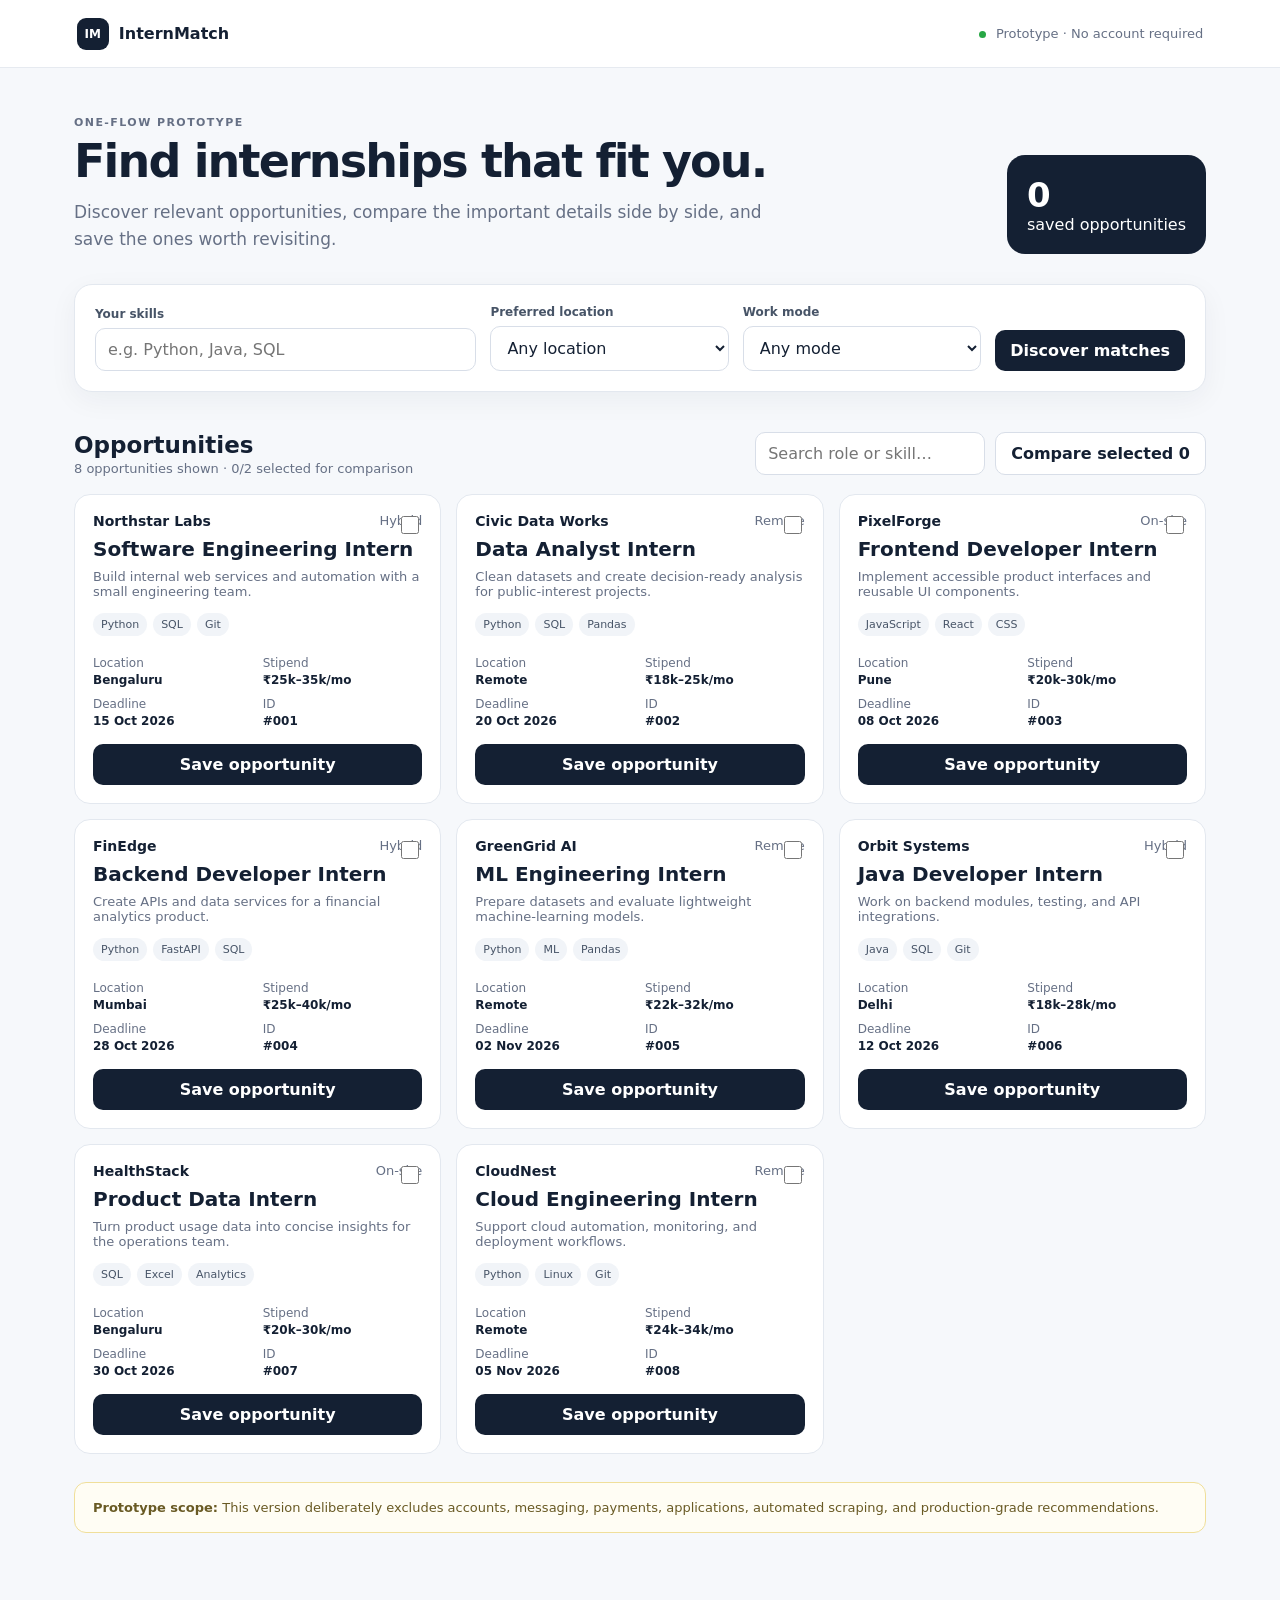
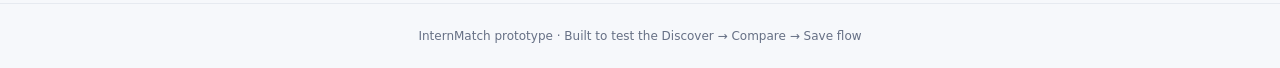
==== index.html @ f3bac12d "Move prototype files to root for Vercel" ====
<!doctype html>
<html lang="en">
<head>
  <meta charset="utf-8">
  <meta name="viewport" content="width=device-width, initial-scale=1">
  <title>InternMatch — Discover, Compare, Save</title>
  <link rel="stylesheet" href="styles.css">
</head>
<body>
  <header class="topbar">
    <div class="brand"><span class="brand-mark">IM</span><span>InternMatch</span></div>
    <div class="status"><span class="dot"></span> Prototype · No account required</div>
  </header>

  <main class="shell">
    <section class="hero">
      <div>
        <p class="eyebrow">ONE-FLOW PROTOTYPE</p>
        <h1>Find internships that fit you.</h1>
        <p class="sub">Discover relevant opportunities, compare the important details side by side, and save the ones worth revisiting.</p>
      </div>
      <div class="hero-card">
        <div class="hero-number" id="savedCount">0</div>
        <div>saved opportunities</div>
      </div>
    </section>

    <section class="profile-panel">
      <div>
        <label for="skills">Your skills</label>
        <input id="skills" placeholder="e.g. Python, Java, SQL" maxlength="160">
      </div>
      <div>
        <label for="location">Preferred location</label>
        <select id="location">
          <option value="">Any location</option>
          <option>Remote</option>
          <option>Delhi</option>
          <option>Bengaluru</option>
          <option>Mumbai</option>
          <option>Pune</option>
        </select>
      </div>
      <div>
        <label for="mode">Work mode</label>
        <select id="mode">
          <option value="">Any mode</option>
          <option>Remote</option>
          <option>Hybrid</option>
          <option>On-site</option>
        </select>
      </div>
      <button id="discoverBtn" class="primary">Discover matches</button>
    </section>

    <section class="toolbar">
      <div>
        <h2>Opportunities</h2>
        <p id="resultMeta">Showing all prototype opportunities</p>
      </div>
      <div class="toolbar-actions">
        <input id="search" class="search" placeholder="Search role or skill…" maxlength="80">
        <button id="compareBtn" class="secondary">Compare selected <span id="compareCount">0</span></button>
      </div>
    </section>

    <div id="emptyState" class="empty hidden">
      <h3>No matching opportunities</h3>
      <p>Try removing a filter or using a broader skill.</p>
    </div>
    <section id="cards" class="grid" aria-live="polite"></section>

    <section id="comparePanel" class="compare-panel hidden">
      <div class="compare-head">
        <div>
          <p class="eyebrow">COMPARE</p>
          <h2>Side-by-side decision view</h2>
        </div>
        <button id="closeCompare" class="icon-btn" aria-label="Close comparison">×</button>
      </div>
      <div id="compareTableWrap"></div>
    </section>

    <section class="scope-note">
      <strong>Prototype scope:</strong> This version deliberately excludes accounts, messaging, payments, applications, automated scraping, and production-grade recommendations.
    </section>
  </main>

  <footer>InternMatch prototype · Built to test the Discover → Compare → Save flow</footer>
  <script src="app.js"></script>
</body>
</html>
---- styles.css ----
*{box-sizing:border-box}body{margin:0;font-family:Inter,ui-sans-serif,system-ui,-apple-system,Segoe UI,sans-serif;background:#f6f8fb;color:#142033}button,input,select{font:inherit}.topbar{height:68px;background:#fff;border-bottom:1px solid #e6eaf0;display:flex;align-items:center;justify-content:space-between;padding:0 6vw;position:sticky;top:0;z-index:10}.brand{font-weight:800;display:flex;gap:10px;align-items:center}.brand-mark{display:grid;place-items:center;width:32px;height:32px;border-radius:9px;background:#142033;color:white;font-size:12px}.status{font-size:13px;color:#667085}.dot{display:inline-block;width:7px;height:7px;border-radius:50%;background:#28a745;margin-right:6px}.shell{max-width:1180px;margin:auto;padding:48px 24px 70px}.hero{display:flex;justify-content:space-between;gap:30px;align-items:flex-end;margin-bottom:30px}.eyebrow{font-size:11px;font-weight:800;letter-spacing:.13em;color:#667085;margin:0 0 8px}.hero h1{font-size:46px;line-height:1.05;margin:0 0 14px;letter-spacing:-.04em}.sub{max-width:690px;color:#667085;font-size:17px;line-height:1.6;margin:0}.hero-card{min-width:175px;background:#142033;color:#fff;border-radius:18px;padding:20px}.hero-number{font-size:34px;font-weight:800}.profile-panel{background:#fff;border:1px solid #e3e8ef;border-radius:18px;padding:20px;display:grid;grid-template-columns:1.6fr 1fr 1fr auto;gap:14px;align-items:end;box-shadow:0 8px 28px rgba(20,32,51,.05)}label{display:block;font-size:12px;font-weight:750;color:#475467;margin:0 0 7px}input,select{width:100%;border:1px solid #d8dee8;border-radius:10px;padding:11px 12px;background:#fff;color:#142033;outline:none}input:focus,select:focus{border-color:#667eea;box-shadow:0 0 0 3px rgba(102,126,234,.1)}button{border:0;border-radius:10px;padding:11px 15px;cursor:pointer;font-weight:750}.primary{background:#142033;color:#fff}.secondary{background:#fff;border:1px solid #d8dee8;color:#142033}.toolbar{display:flex;justify-content:space-between;align-items:center;gap:20px;margin:40px 0 18px}.toolbar h2{margin:0 0 3px;font-size:23px}.toolbar p{margin:0;color:#667085;font-size:13px}.toolbar-actions{display:flex;gap:10px}.search{width:230px}.grid{display:grid;grid-template-columns:repeat(3,1fr);gap:15px}.card{background:#fff;border:1px solid #e3e8ef;border-radius:16px;padding:18px;position:relative;min-height:250px;display:flex;flex-direction:column}.card-top{display:flex;justify-content:space-between;gap:10px}.company{font-weight:800;font-size:14px}.role{font-size:20px;font-weight:800;margin:8px 0}.muted{color:#667085;font-size:13px}.tags{display:flex;flex-wrap:wrap;gap:6px;margin:14px 0}.tag{background:#f1f4f8;border-radius:999px;padding:5px 8px;font-size:11px;color:#475467}.details{display:grid;grid-template-columns:1fr 1fr;gap:10px;margin:6px 0 16px}.detail{font-size:12px;color:#667085}.detail strong{display:block;color:#142033;margin-top:3px}.card-actions{margin-top:auto;display:flex;gap:8px}.save{flex:1;background:#142033;color:#fff}.save.saved{background:#e8eefc;color:#344054}.check{position:absolute;top:18px;right:18px;width:18px;height:18px}.empty{background:#fff;border:1px dashed #cfd6e1;padding:45px;text-align:center;border-radius:16px}.hidden{display:none!important}.compare-panel{margin-top:30px;background:#fff;border:1px solid #dfe5ed;border-radius:18px;padding:22px;box-shadow:0 12px 30px rgba(20,32,51,.08)}.compare-head{display:flex;justify-content:space-between;align-items:flex-start;margin-bottom:18px}.compare-head h2{margin:0}.icon-btn{background:#f1f4f8;font-size:24px;padding:3px 10px}.compare-table{width:100%;border-collapse:collapse}.compare-table th,.compare-table td{padding:13px;border-bottom:1px solid #edf0f4;text-align:left;font-size:13px;vertical-align:top}.compare-table th{width:18%;color:#667085;font-weight:650}.scope-note{margin-top:28px;padding:15px 18px;background:#fffdf4;border:1px solid #f0df9a;border-radius:12px;color:#695a24;font-size:13px;line-height:1.5}footer{text-align:center;border-top:1px solid #e6eaf0;padding:25px;color:#667085;font-size:12px}@media(max-width:900px){.profile-panel{grid-template-columns:1fr 1fr}.grid{grid-template-columns:1fr 1fr}.hero{align-items:flex-start;flex-direction:column}}@media(max-width:600px){.topbar{padding:0 18px}.status{display:none}.shell{padding:30px 16px}.hero h1{font-size:36px}.profile-panel,.grid{grid-template-columns:1fr}.toolbar{align-items:stretch;flex-direction:column}.toolbar-actions{flex-direction:column}.search{width:100%}}
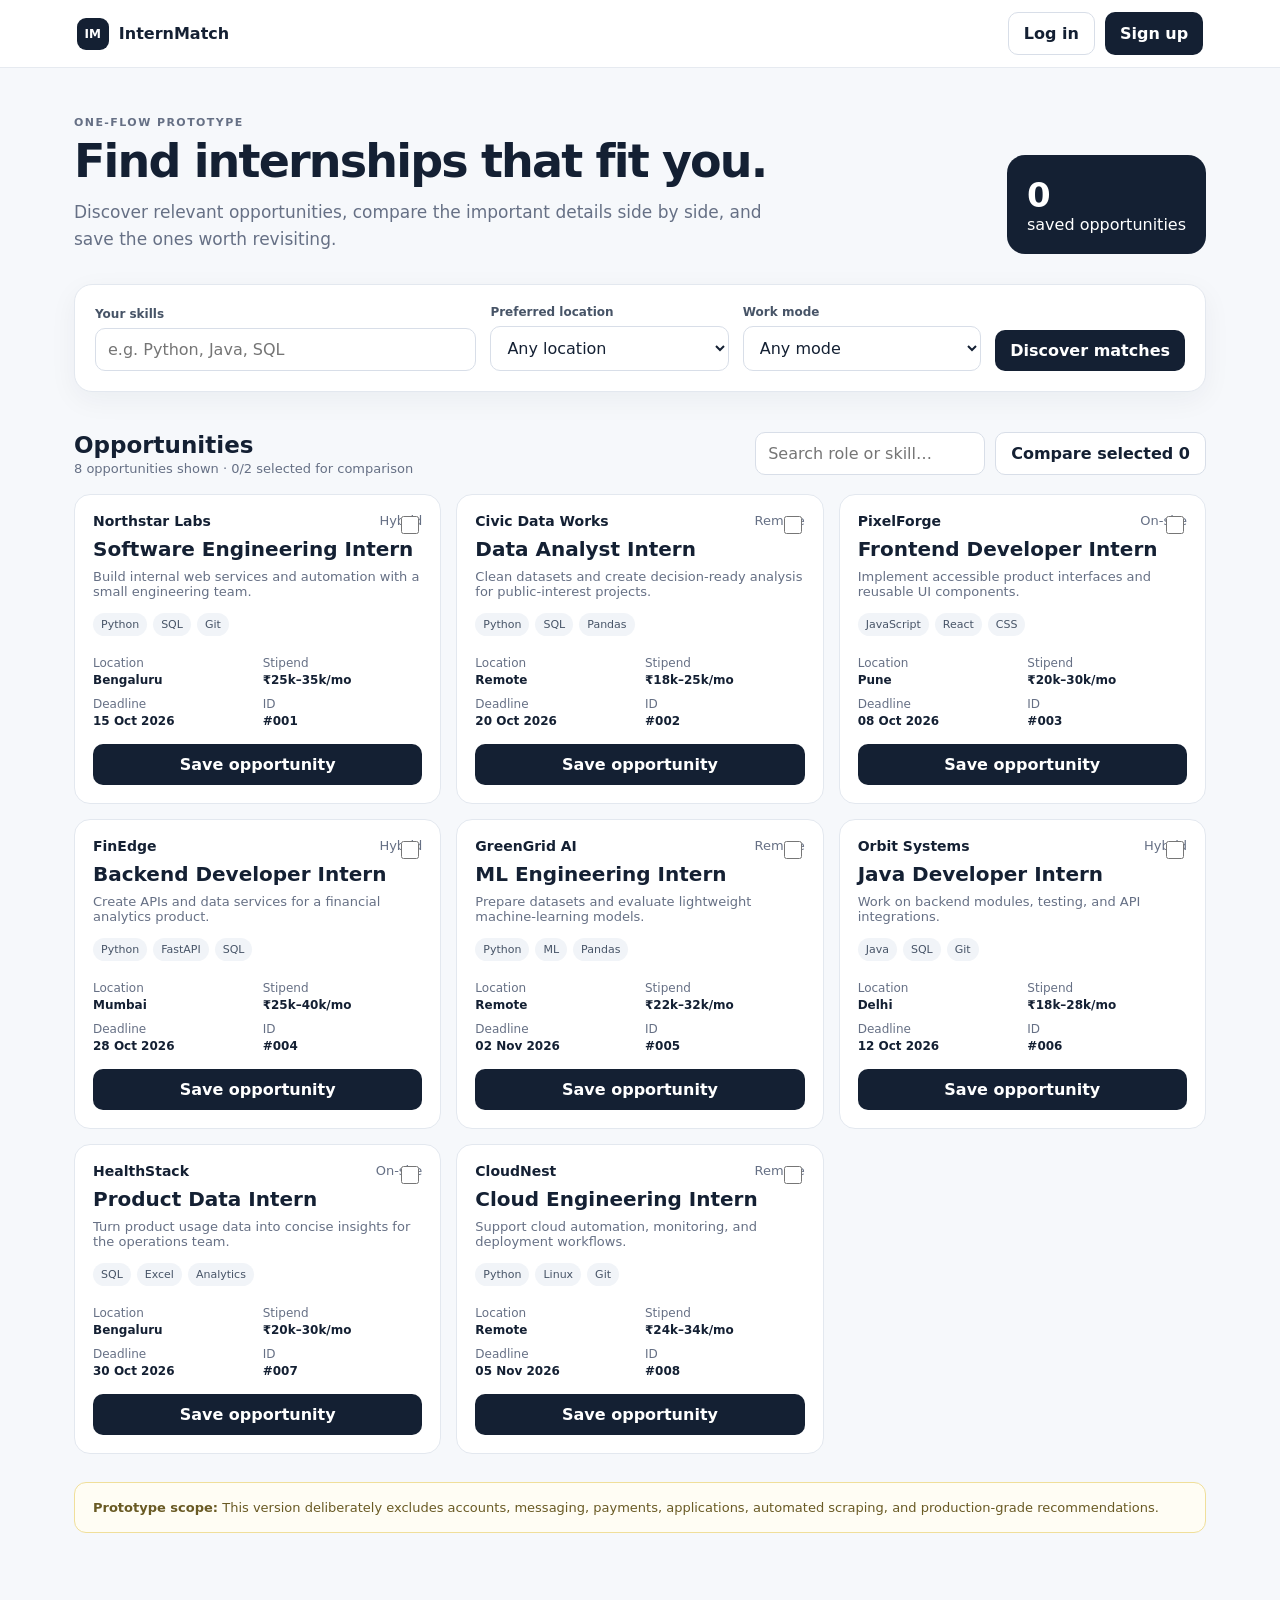
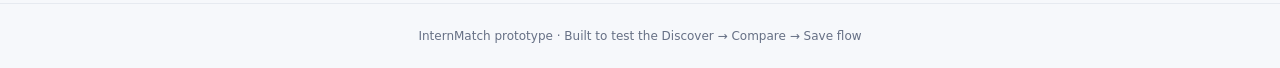
==== commit f47318e2: "Add Login page and buttons" ====
--- a/index.html
+++ b/index.html
@@ -9,7 +9,7 @@
 <body>
   <header class="topbar">
     <div class="brand"><span class="brand-mark">IM</span><span>InternMatch</span></div>
-    <div class="status"><span class="dot"></span> Prototype · No account required</div>
+    <div class="auth-buttons" style="display: flex; gap: 10px;"><button class="secondary" onclick="window.location.href='login.html'">Log in</button><button class="primary" onclick="window.location.href='login.html'">Sign up</button></div>
   </header>
 
   <main class="shell">
@@ -90,3 +90,4 @@
   <script src="app.js"></script>
 </body>
 </html>
+
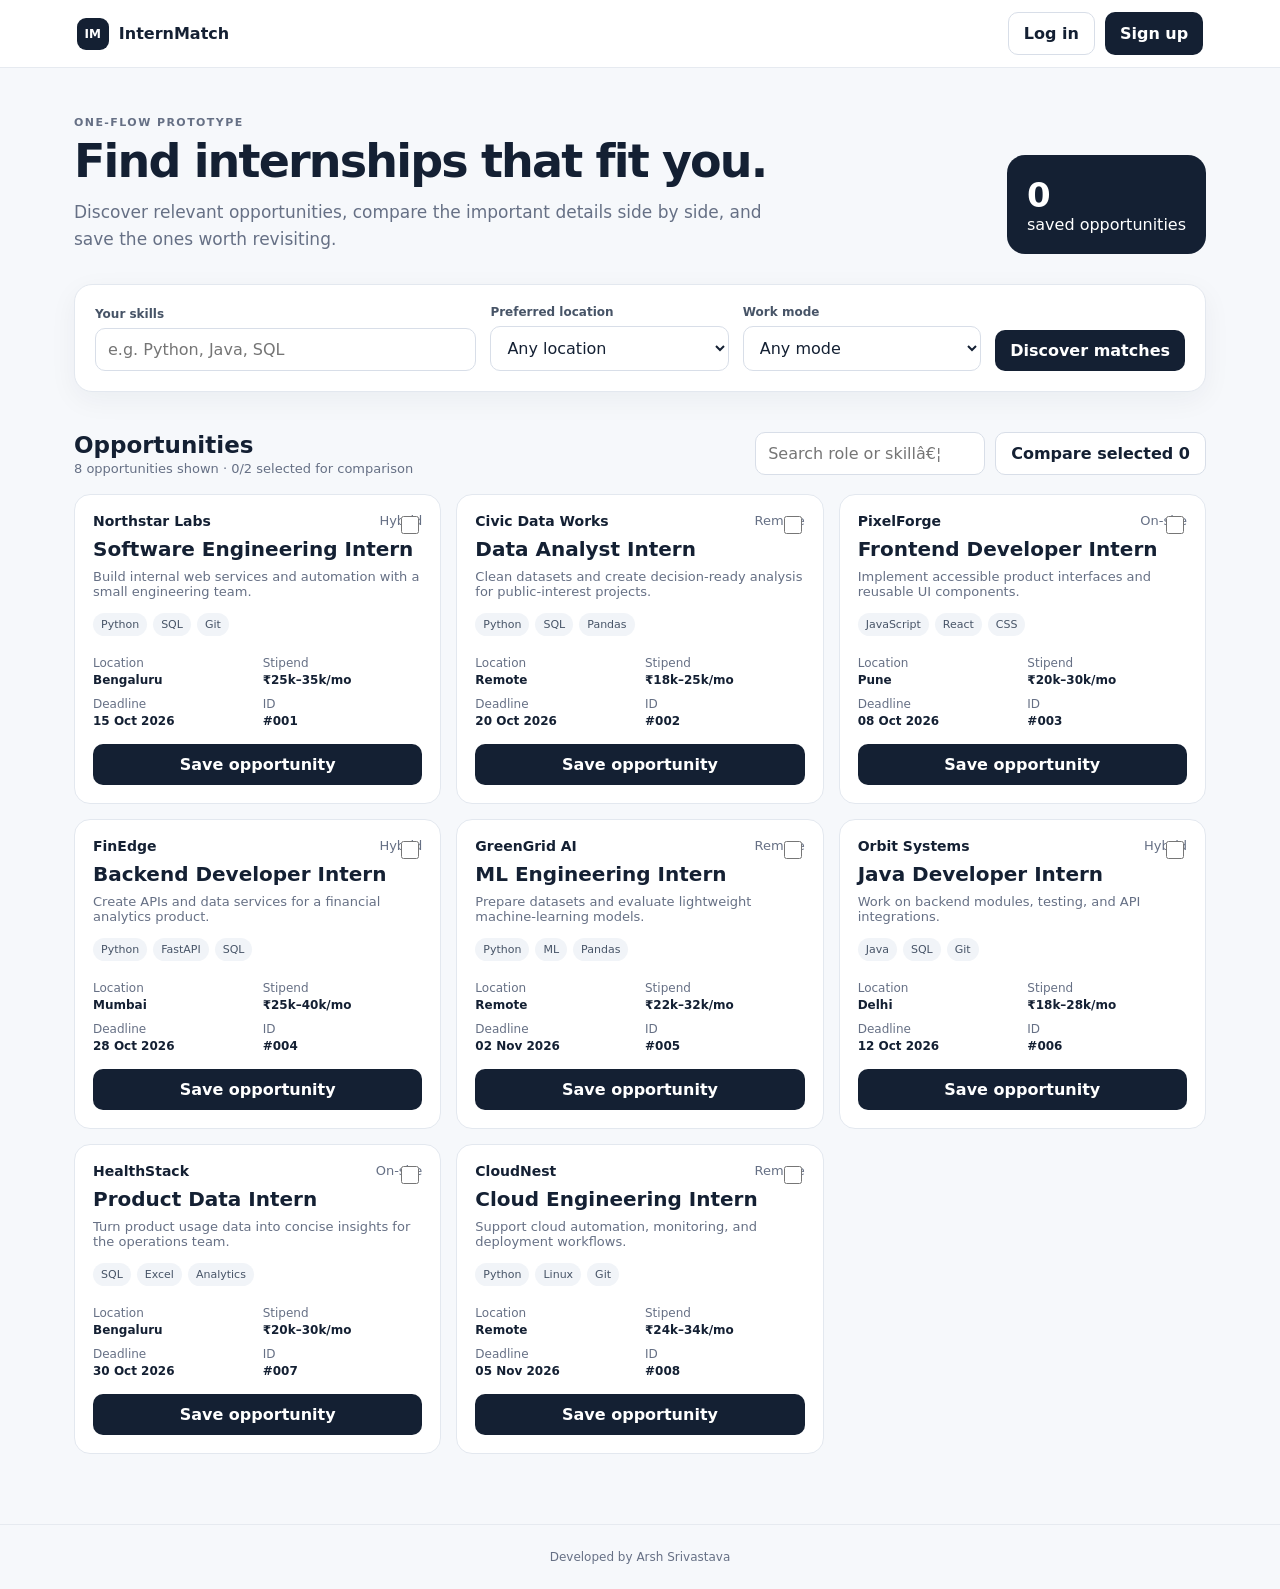
==== commit d9e2dc67: "Remove scope note and update footer with name" ====
--- a/index.html
+++ b/index.html
@@ -1,15 +1,15 @@
-<!doctype html>
+﻿<!doctype html>
 <html lang="en">
 <head>
   <meta charset="utf-8">
   <meta name="viewport" content="width=device-width, initial-scale=1">
-  <title>InternMatch — Discover, Compare, Save</title>
+  <title>InternMatch â€” Discover, Compare, Save</title>
   <link rel="stylesheet" href="styles.css">
 </head>
 <body>
   <header class="topbar">
     <div class="brand"><span class="brand-mark">IM</span><span>InternMatch</span></div>
-    <div class="auth-buttons" style="display: flex; gap: 10px;"><button class="secondary" onclick="window.location.href='login.html'">Log in</button><button class="primary" onclick="window.location.href='login.html'">Sign up</button></div>
+    <div class="auth-buttons" style="display: flex; gap: 10px;"><button class="secondary" onclick="window.location.href='login.html'">Log in</button><button class="primary" onclick="window.location.href='signup.html'">Sign up</button></div>
   </header>
 
   <main class="shell">
@@ -59,7 +59,7 @@
         <p id="resultMeta">Showing all prototype opportunities</p>
       </div>
       <div class="toolbar-actions">
-        <input id="search" class="search" placeholder="Search role or skill…" maxlength="80">
+        <input id="search" class="search" placeholder="Search role or skillâ€¦" maxlength="80">
         <button id="compareBtn" class="secondary">Compare selected <span id="compareCount">0</span></button>
       </div>
     </section>
@@ -76,18 +76,18 @@
           <p class="eyebrow">COMPARE</p>
           <h2>Side-by-side decision view</h2>
         </div>
-        <button id="closeCompare" class="icon-btn" aria-label="Close comparison">×</button>
+        <button id="closeCompare" class="icon-btn" aria-label="Close comparison">Ã—</button>
       </div>
       <div id="compareTableWrap"></div>
     </section>
 
-    <section class="scope-note">
-      <strong>Prototype scope:</strong> This version deliberately excludes accounts, messaging, payments, applications, automated scraping, and production-grade recommendations.
-    </section>
+    
   </main>
 
-  <footer>InternMatch prototype · Built to test the Discover → Compare → Save flow</footer>
+  <footer>Developed by Arsh Srivastava</footer>
   <script src="app.js"></script>
 </body>
 </html>
 
+
+
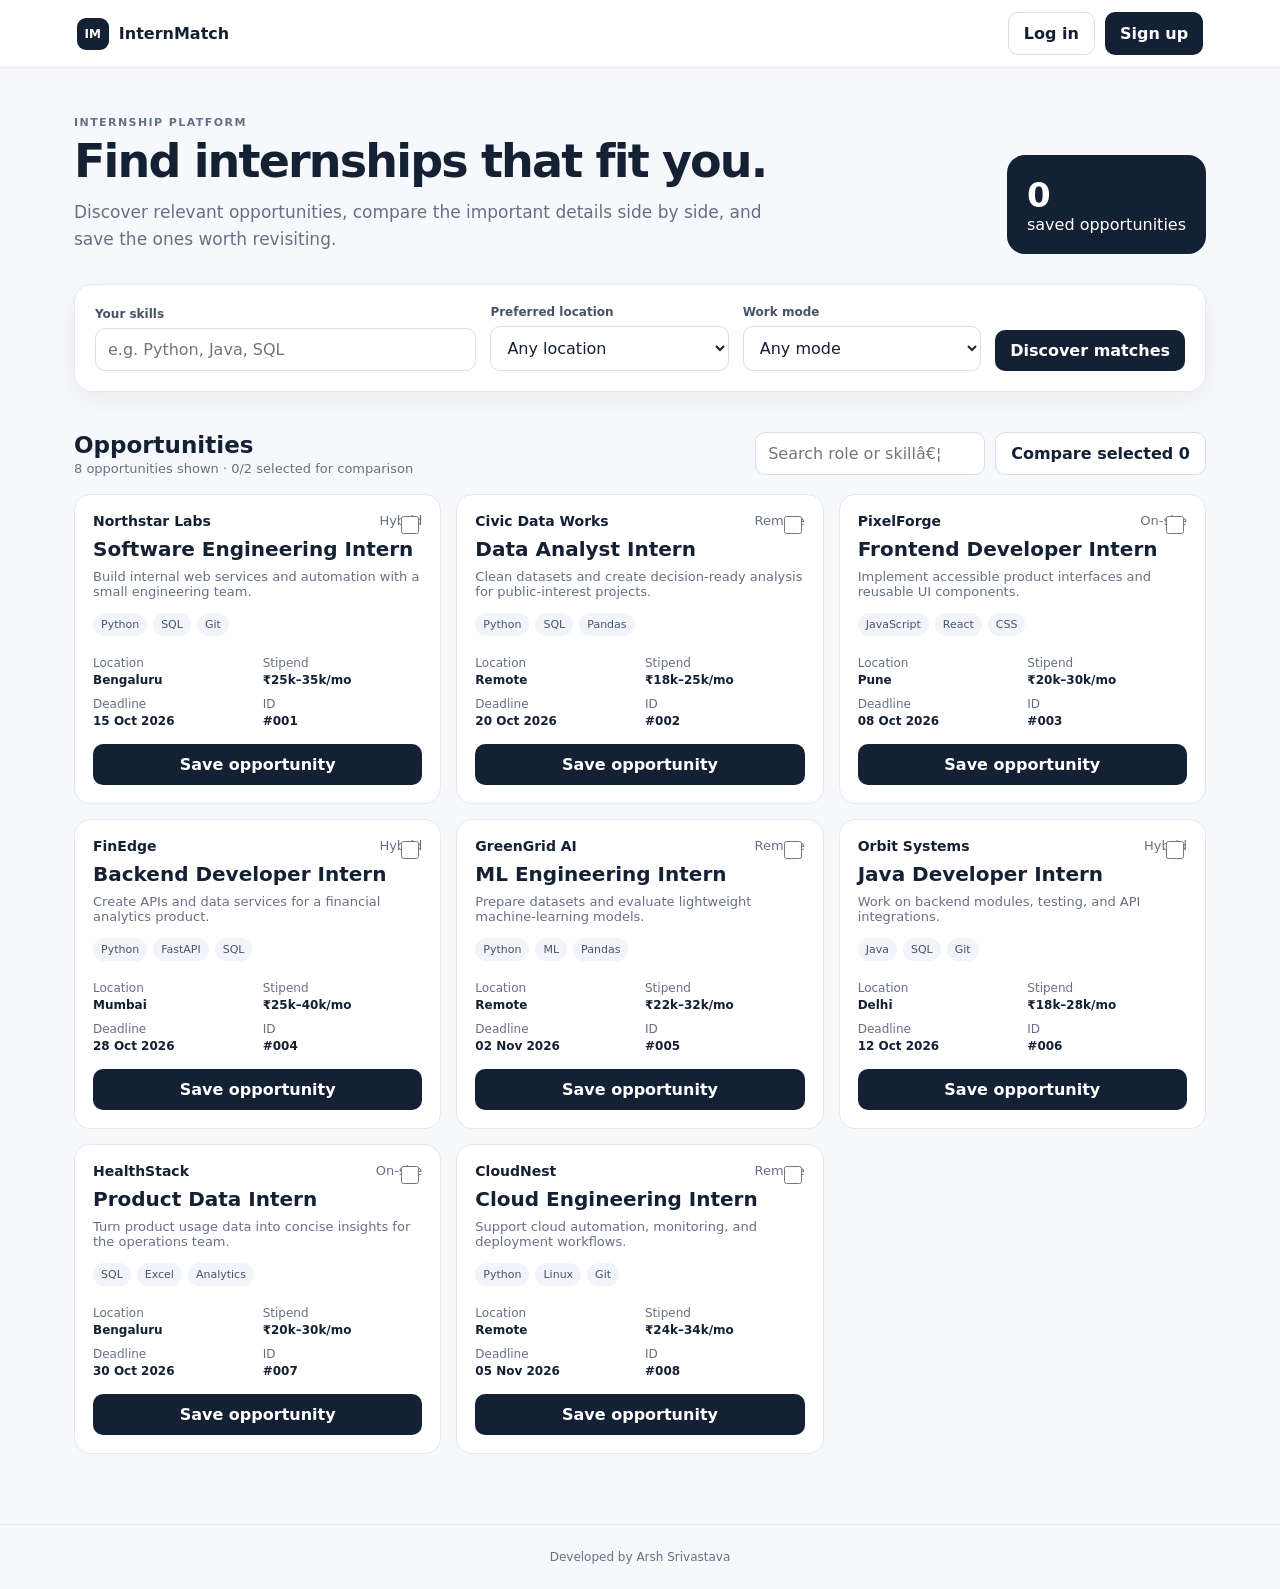
==== commit 2f86a3a1: "Remove all mentions of prototype" ====
--- a/index.html
+++ b/index.html
@@ -15,7 +15,7 @@
   <main class="shell">
     <section class="hero">
       <div>
-        <p class="eyebrow">ONE-FLOW PROTOTYPE</p>
+        <p class="eyebrow">INTERNSHIP PLATFORM</p>
         <h1>Find internships that fit you.</h1>
         <p class="sub">Discover relevant opportunities, compare the important details side by side, and save the ones worth revisiting.</p>
       </div>
@@ -56,7 +56,7 @@
     <section class="toolbar">
       <div>
         <h2>Opportunities</h2>
-        <p id="resultMeta">Showing all prototype opportunities</p>
+        <p id="resultMeta">Showing all opportunities</p>
       </div>
       <div class="toolbar-actions">
         <input id="search" class="search" placeholder="Search role or skillâ€¦" maxlength="80">
@@ -91,3 +91,4 @@
 
 
 
+
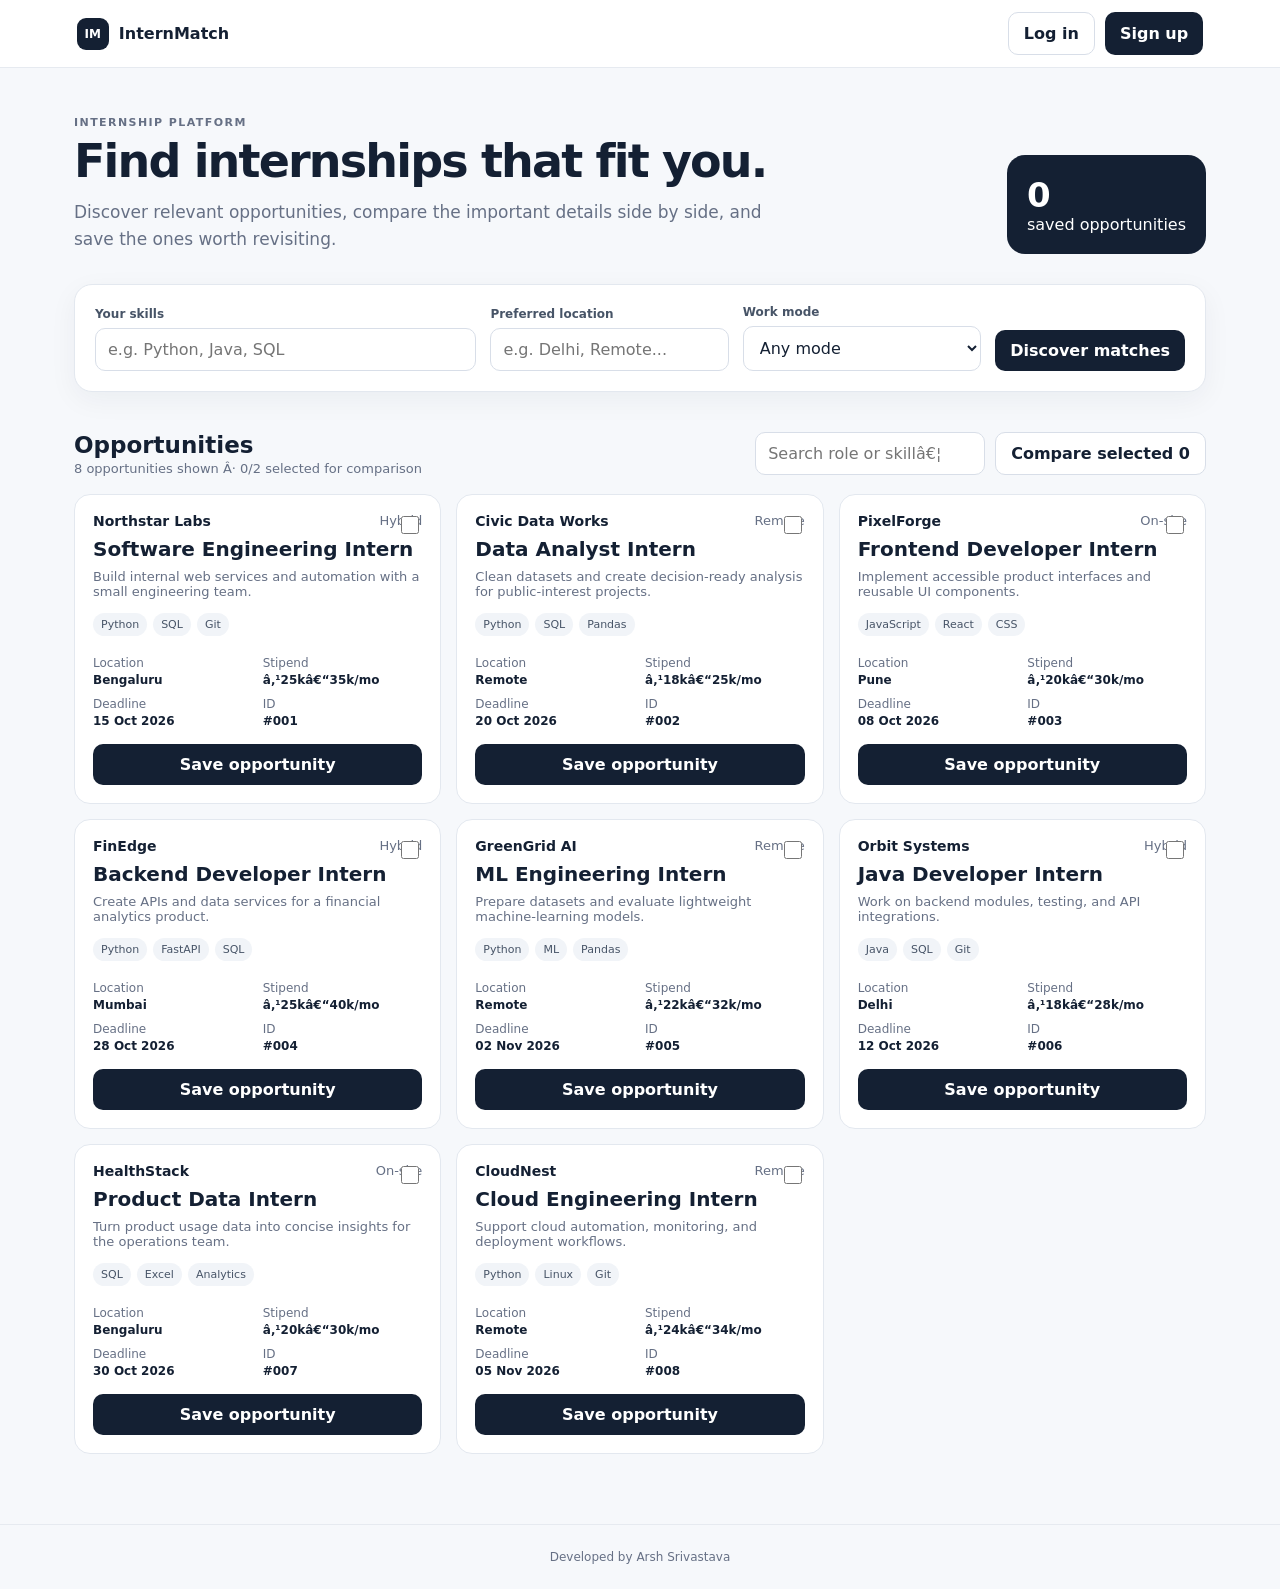
==== commit 4638df47: "Change location dropdown to free text input with datalist" ====
--- a/index.html
+++ b/index.html
@@ -32,14 +32,7 @@
       </div>
       <div>
         <label for="location">Preferred location</label>
-        <select id="location">
-          <option value="">Any location</option>
-          <option>Remote</option>
-          <option>Delhi</option>
-          <option>Bengaluru</option>
-          <option>Mumbai</option>
-          <option>Pune</option>
-        </select>
+        <input id="location" list="cities" placeholder="e.g. Delhi, Remote..."><datalist id="cities"><option value="Remote"><option value="Delhi"><option value="Bengaluru"><option value="Mumbai"><option value="Pune"><option value="Hyderabad"><option value="Chennai"><option value="Kolkata"></datalist>
       </div>
       <div>
         <label for="mode">Work mode</label>
@@ -92,3 +85,4 @@
 
 
 
+
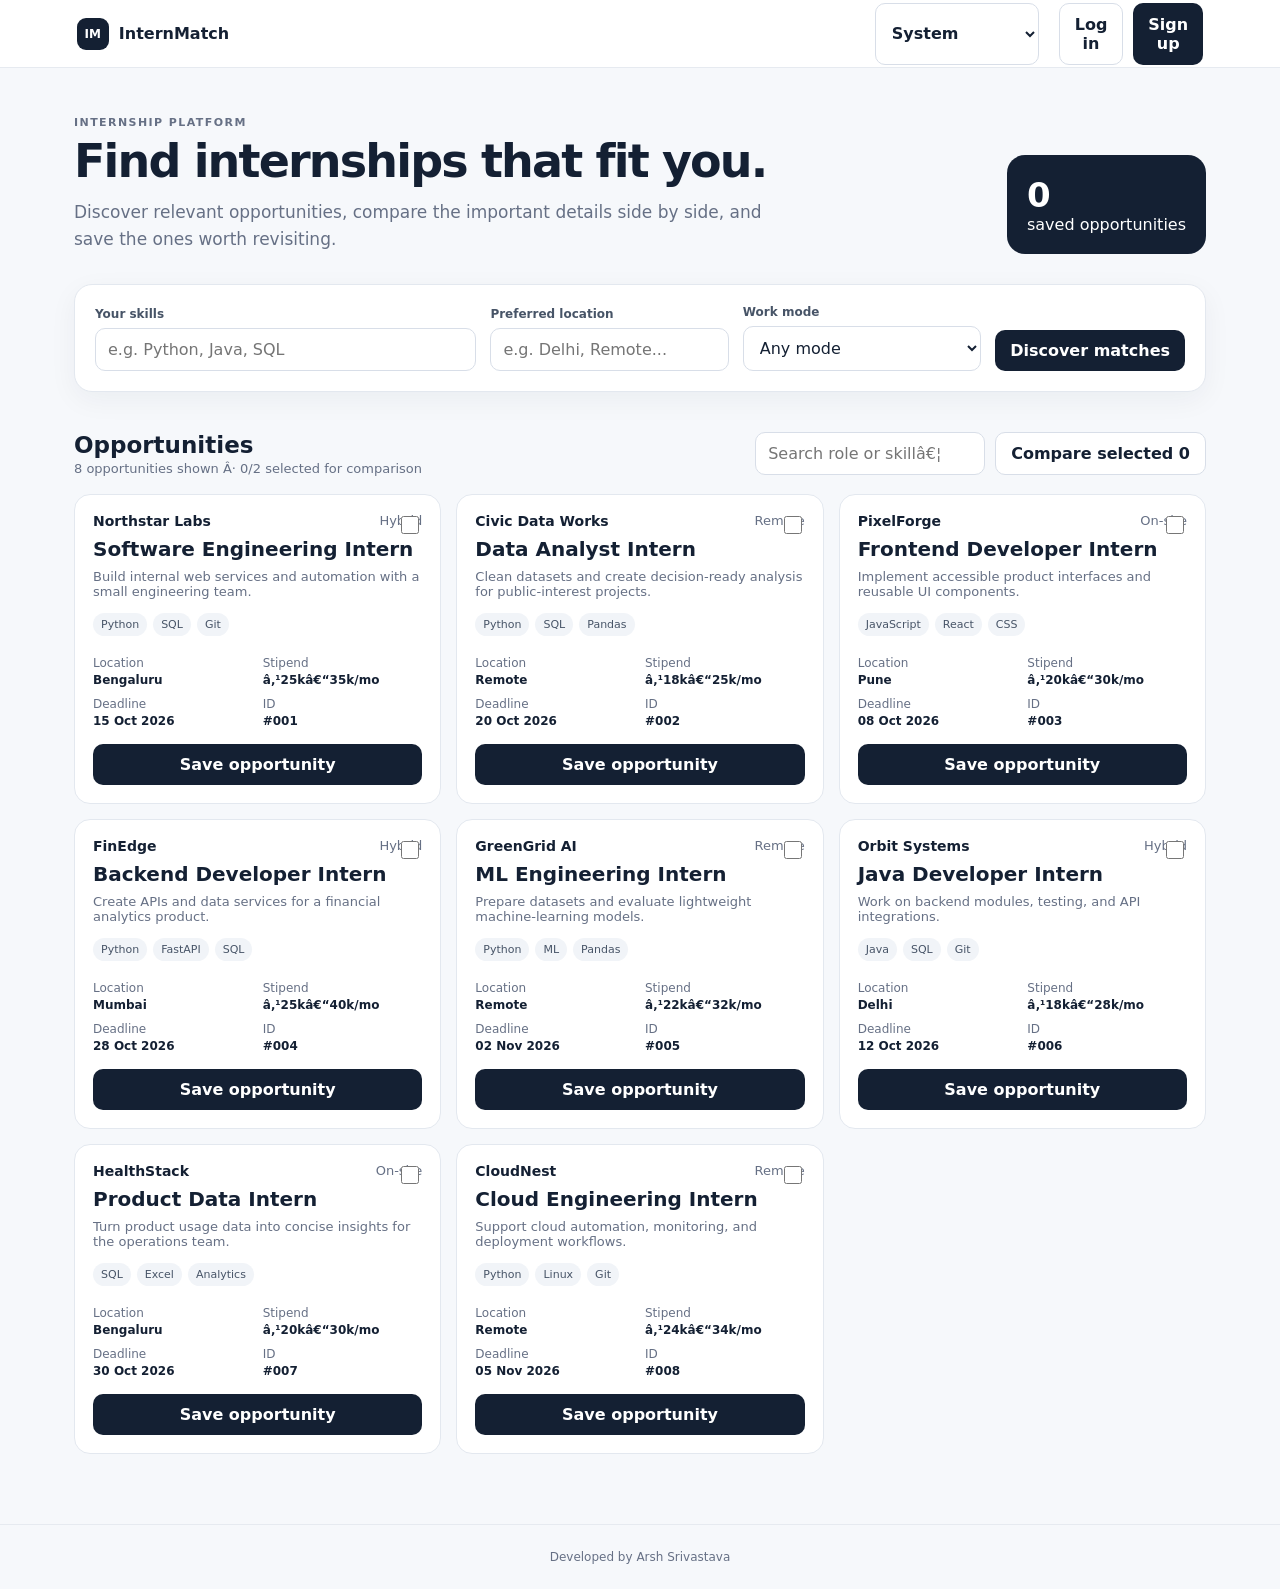
==== commit f4d281b0: "Add dark mode toggle to all pages" ====
--- a/index.html
+++ b/index.html
@@ -5,11 +5,34 @@
   <meta name="viewport" content="width=device-width, initial-scale=1">
   <title>InternMatch â€” Discover, Compare, Save</title>
   <link rel="stylesheet" href="styles.css">
+  <script>
+    function applyTheme(theme) {
+      if (theme === 'dark' || (theme === 'system' && window.matchMedia('(prefers-color-scheme: dark)').matches)) {
+        document.documentElement.classList.add('dark');
+      } else {
+        document.documentElement.classList.remove('dark');
+      }
+    }
+    function changeTheme(theme) {
+      localStorage.setItem('theme', theme);
+      applyTheme(theme);
+    }
+    const savedTheme = localStorage.getItem('theme') || 'system';
+    applyTheme(savedTheme);
+    document.addEventListener('DOMContentLoaded', () => {
+      const selects = document.querySelectorAll('.theme-select');
+      selects.forEach(s => s.value = savedTheme);
+    });
+  </script>
 </head>
 <body>
   <header class="topbar">
     <div class="brand"><span class="brand-mark">IM</span><span>InternMatch</span></div>
-    <div class="auth-buttons" style="display: flex; gap: 10px;"><button class="secondary" onclick="window.location.href='login.html'">Log in</button><button class="primary" onclick="window.location.href='signup.html'">Sign up</button></div>
+    <div class="auth-buttons" style="display: flex; gap: 10px;"> <select class="theme-select secondary" onchange="changeTheme(this.value)" style="padding: 8px 12px; border-radius: 10px; font-weight: 750; cursor: pointer; outline: none; margin-right: 10px; border: 1px solid #d8dee8;">
+      <option value="system">System</option>
+      <option value="light">Light</option>
+      <option value="dark">Dark</option>
+    </select><button class="secondary" onclick="window.location.href='login.html'">Log in</button><button class="primary" onclick="window.location.href='signup.html'">Sign up</button></div>
   </header>
 
   <main class="shell">
@@ -86,3 +109,4 @@
 
 
 
+
--- a/styles.css
+++ b/styles.css
@@ -1 +1,14 @@
 *{box-sizing:border-box}body{margin:0;font-family:Inter,ui-sans-serif,system-ui,-apple-system,Segoe UI,sans-serif;background:#f6f8fb;color:#142033}button,input,select{font:inherit}.topbar{height:68px;background:#fff;border-bottom:1px solid #e6eaf0;display:flex;align-items:center;justify-content:space-between;padding:0 6vw;position:sticky;top:0;z-index:10}.brand{font-weight:800;display:flex;gap:10px;align-items:center}.brand-mark{display:grid;place-items:center;width:32px;height:32px;border-radius:9px;background:#142033;color:white;font-size:12px}.status{font-size:13px;color:#667085}.dot{display:inline-block;width:7px;height:7px;border-radius:50%;background:#28a745;margin-right:6px}.shell{max-width:1180px;margin:auto;padding:48px 24px 70px}.hero{display:flex;justify-content:space-between;gap:30px;align-items:flex-end;margin-bottom:30px}.eyebrow{font-size:11px;font-weight:800;letter-spacing:.13em;color:#667085;margin:0 0 8px}.hero h1{font-size:46px;line-height:1.05;margin:0 0 14px;letter-spacing:-.04em}.sub{max-width:690px;color:#667085;font-size:17px;line-height:1.6;margin:0}.hero-card{min-width:175px;background:#142033;color:#fff;border-radius:18px;padding:20px}.hero-number{font-size:34px;font-weight:800}.profile-panel{background:#fff;border:1px solid #e3e8ef;border-radius:18px;padding:20px;display:grid;grid-template-columns:1.6fr 1fr 1fr auto;gap:14px;align-items:end;box-shadow:0 8px 28px rgba(20,32,51,.05)}label{display:block;font-size:12px;font-weight:750;color:#475467;margin:0 0 7px}input,select{width:100%;border:1px solid #d8dee8;border-radius:10px;padding:11px 12px;background:#fff;color:#142033;outline:none}input:focus,select:focus{border-color:#667eea;box-shadow:0 0 0 3px rgba(102,126,234,.1)}button{border:0;border-radius:10px;padding:11px 15px;cursor:pointer;font-weight:750}.primary{background:#142033;color:#fff}.secondary{background:#fff;border:1px solid #d8dee8;color:#142033}.toolbar{display:flex;justify-content:space-between;align-items:center;gap:20px;margin:40px 0 18px}.toolbar h2{margin:0 0 3px;font-size:23px}.toolbar p{margin:0;color:#667085;font-size:13px}.toolbar-actions{display:flex;gap:10px}.search{width:230px}.grid{display:grid;grid-template-columns:repeat(3,1fr);gap:15px}.card{background:#fff;border:1px solid #e3e8ef;border-radius:16px;padding:18px;position:relative;min-height:250px;display:flex;flex-direction:column}.card-top{display:flex;justify-content:space-between;gap:10px}.company{font-weight:800;font-size:14px}.role{font-size:20px;font-weight:800;margin:8px 0}.muted{color:#667085;font-size:13px}.tags{display:flex;flex-wrap:wrap;gap:6px;margin:14px 0}.tag{background:#f1f4f8;border-radius:999px;padding:5px 8px;font-size:11px;color:#475467}.details{display:grid;grid-template-columns:1fr 1fr;gap:10px;margin:6px 0 16px}.detail{font-size:12px;color:#667085}.detail strong{display:block;color:#142033;margin-top:3px}.card-actions{margin-top:auto;display:flex;gap:8px}.save{flex:1;background:#142033;color:#fff}.save.saved{background:#e8eefc;color:#344054}.check{position:absolute;top:18px;right:18px;width:18px;height:18px}.empty{background:#fff;border:1px dashed #cfd6e1;padding:45px;text-align:center;border-radius:16px}.hidden{display:none!important}.compare-panel{margin-top:30px;background:#fff;border:1px solid #dfe5ed;border-radius:18px;padding:22px;box-shadow:0 12px 30px rgba(20,32,51,.08)}.compare-head{display:flex;justify-content:space-between;align-items:flex-start;margin-bottom:18px}.compare-head h2{margin:0}.icon-btn{background:#f1f4f8;font-size:24px;padding:3px 10px}.compare-table{width:100%;border-collapse:collapse}.compare-table th,.compare-table td{padding:13px;border-bottom:1px solid #edf0f4;text-align:left;font-size:13px;vertical-align:top}.compare-table th{width:18%;color:#667085;font-weight:650}.scope-note{margin-top:28px;padding:15px 18px;background:#fffdf4;border:1px solid #f0df9a;border-radius:12px;color:#695a24;font-size:13px;line-height:1.5}footer{text-align:center;border-top:1px solid #e6eaf0;padding:25px;color:#667085;font-size:12px}@media(max-width:900px){.profile-panel{grid-template-columns:1fr 1fr}.grid{grid-template-columns:1fr 1fr}.hero{align-items:flex-start;flex-direction:column}}@media(max-width:600px){.topbar{padding:0 18px}.status{display:none}.shell{padding:30px 16px}.hero h1{font-size:36px}.profile-panel,.grid{grid-template-columns:1fr}.toolbar{align-items:stretch;flex-direction:column}.toolbar-actions{flex-direction:column}.search{width:100%}}
+html.dark body { background: #111827; color: #e5e7eb; }
+html.dark .topbar, html.dark .profile-panel, html.dark .card, html.dark .compare-panel, html.dark .empty, html.dark .auth-container { background: #1f2937; border-color: #374151; }
+html.dark input, html.dark select { background: #374151; color: #f3f4f6; border-color: #4b5563; }
+html.dark button.secondary, html.dark .social-btn { background: #374151; color: #e5e7eb; border-color: #4b5563; }
+html.dark button.primary { background: #3b82f6; color: #fff; }
+html.dark .tag { background: #374151; color: #d1d5db; }
+html.dark .detail strong, html.dark label { color: #f3f4f6; }
+html.dark .muted, html.dark .detail { color: #9ca3af; }
+html.dark .brand-mark { background: #e5e7eb; color: #111827; }
+html.dark footer { border-top-color: #374151; color: #9ca3af; }
+html.dark .save.saved { background: #374151; color: #9ca3af; }
+html.dark .scope-note, html.dark .error-box { background: #374151; border-color: #4b5563; color: #e5e7eb; }
+html.dark th, html.dark td { border-bottom-color: #374151; color: #e5e7eb; }
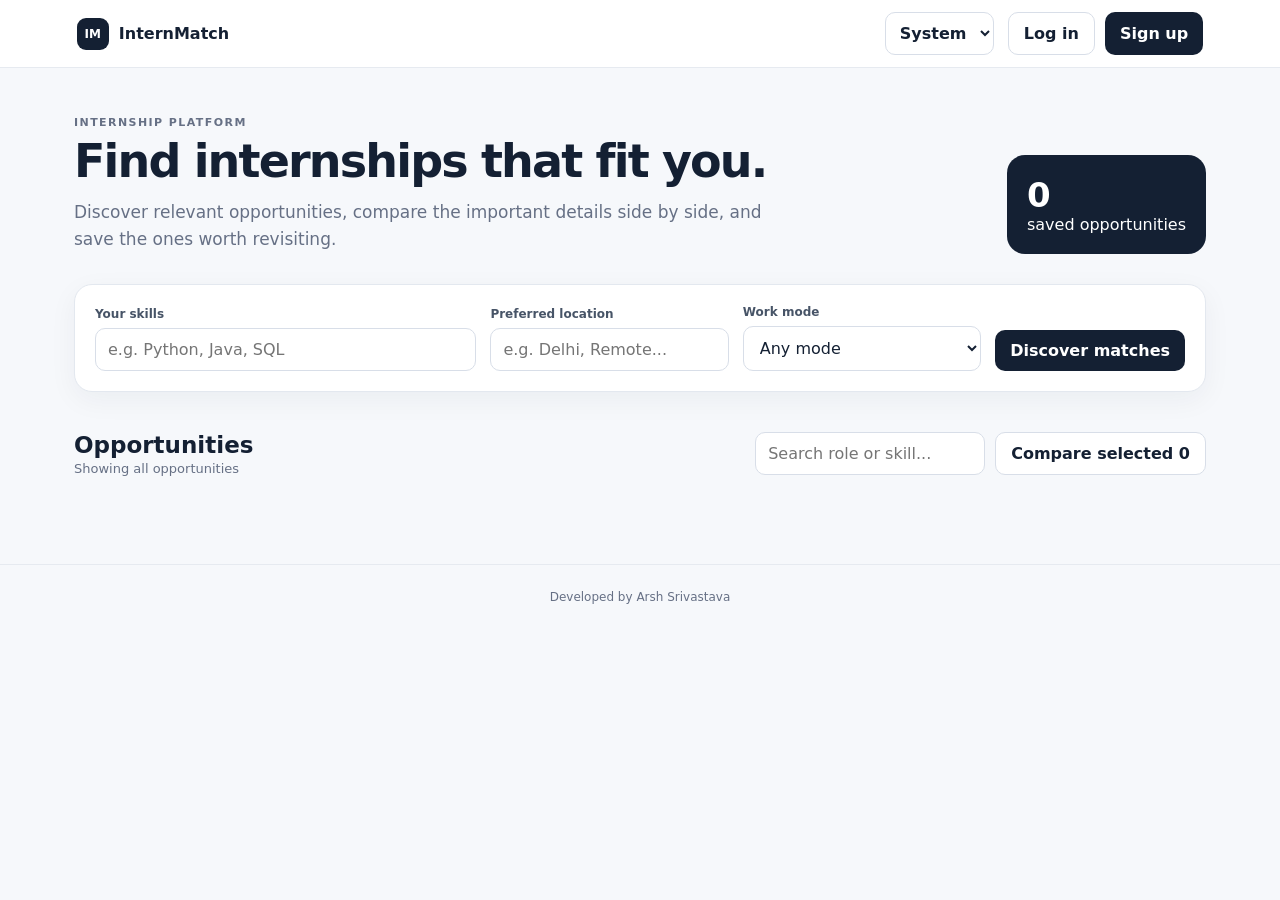
==== commit c75f4bfd: "Fix mojibake in search placeholder" ====
--- a/index.html
+++ b/index.html
@@ -75,7 +75,7 @@
         <p id="resultMeta">Showing all opportunities</p>
       </div>
       <div class="toolbar-actions">
-        <input id="search" class="search" placeholder="Search role or skillâ€¦" maxlength="80">
+        <input id="search" class="search" placeholder="Search role or skill..." maxlength="80">
         <button id="compareBtn" class="secondary">Compare selected <span id="compareCount">0</span></button>
       </div>
     </section>
@@ -110,3 +110,4 @@
 
 
 
+
--- a/styles.css
+++ b/styles.css
@@ -12,3 +12,4 @@
 html.dark .save.saved { background: #374151; color: #9ca3af; }
 html.dark .scope-note, html.dark .error-box { background: #374151; border-color: #4b5563; color: #e5e7eb; }
 html.dark th, html.dark td { border-bottom-color: #374151; color: #e5e7eb; }
+.theme-select { width: auto !important; padding: 6px 10px !important; margin-right: 4px !important; } .auth-buttons button { white-space: nowrap; }
